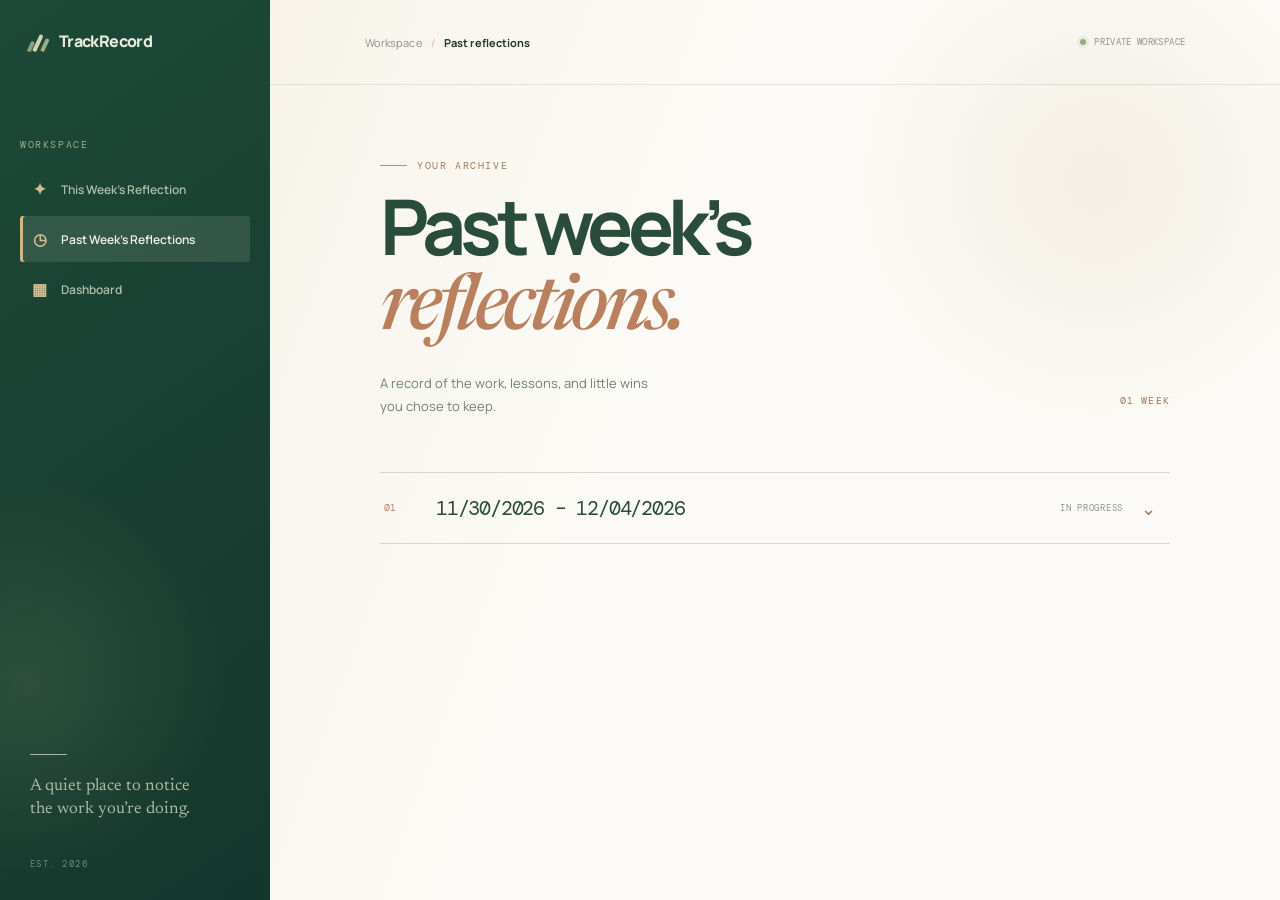
==== past.html @ 309bf2b8 "TrackRecord Website" ====
<!doctype html>
<html lang="en">
  <head>
    <meta charset="UTF-8" />
    <meta name="viewport" content="width=device-width, initial-scale=1.0" />
    <meta name="description" content="Review your past TrackRecord reflections." />
    <title>Past Reflections | TrackRecord</title>
    <link rel="preconnect" href="https://fonts.googleapis.com" />
    <link rel="preconnect" href="https://fonts.gstatic.com" crossorigin />
    <link href="https://fonts.googleapis.com/css2?family=DM+Mono:wght@400;500&family=Manrope:wght@400;500;600;700;800&family=Newsreader:opsz,wght@6..72,500;6..72,600&display=swap" rel="stylesheet" />
    <link rel="stylesheet" href="styles.css" />
    <script src="past.js" defer></script>
  </head>
  <body>
    <div class="app-shell">
      <aside class="sidebar" aria-label="Primary navigation">
        <div class="sidebar-top">
          <a class="brand-mark" href="index.html" aria-label="TrackRecord home">
            <span class="brand-symbol" aria-hidden="true"><span></span><span></span><span></span></span>
            <span class="brand-name">TrackRecord</span>
          </a>
        </div>
        <nav class="nav-list">
          <p class="nav-label">Workspace</p>
          <a class="nav-item" href="reflection.html"><span class="nav-icon" aria-hidden="true">✦</span><span>This Week’s Reflection</span></a>
          <a class="nav-item active" href="past.html" aria-current="page"><span class="nav-icon" aria-hidden="true">◷</span><span>Past Week’s Reflections</span></a>
          <a class="nav-item" href="index.html#dashboard"><span class="nav-icon" aria-hidden="true">▦</span><span>Dashboard</span></a>
        </nav>
        <div class="sidebar-footer">
          <div class="footer-line"></div>
          <p class="footer-note">A quiet place to notice<br />the work you’re doing.</p>
          <span class="footer-year">EST. 2026</span>
        </div>
      </aside>

      <main class="main-content">
        <header class="topbar">
          <div class="breadcrumb"><a href="index.html">Workspace</a><span class="breadcrumb-slash">/</span><strong>Past reflections</strong></div>
          <div class="topbar-status"><span class="status-dot"></span>Private workspace</div>
        </header>

        <section class="past-workspace" aria-labelledby="past-title">
          <div class="eyebrow"><span class="eyebrow-line"></span><span>Your archive</span></div>
          <div class="past-heading">
            <div>
              <h1 id="past-title">Past week’s<br /><em>reflections.</em></h1>
              <p class="past-description">A record of the work, lessons, and little wins<br class="desktop-break" /> you chose to keep.</p>
            </div>
            <span class="archive-count" id="archive-count">01 week</span>
          </div>
          <div class="week-list" id="week-list" aria-live="polite"></div>
        </section>
      </main>
    </div>
  </body>
</html>
---- styles.css ----
:root {
  --ink: #20372e;
  --deep-green: #294c3c;
  --forest: #163d30;
  --moss: #637d5f;
  --cream: #f4f0e6;
  --paper: #fbfaf6;
  --sand: #d9c9a9;
  --clay: #b9805d;
  --line: rgba(32, 55, 46, 0.17);
  --sidebar-width: 270px;
}

* { box-sizing: border-box; }

html { scroll-behavior: smooth; }

body {
  margin: 0;
  min-width: 320px;
  background: var(--cream);
  color: var(--ink);
  font-family: "Manrope", sans-serif;
  -webkit-font-smoothing: antialiased;
}

button, a { font: inherit; }
button { cursor: pointer; }
a { color: inherit; text-decoration: none; }

.app-shell { display: flex; min-height: 100vh; overflow: hidden; }

.sidebar {
  position: relative;
  display: flex;
  flex: 0 0 var(--sidebar-width);
  flex-direction: column;
  min-height: 100vh;
  padding: 30px 20px 28px;
  color: #e9eadc;
  background: var(--forest);
  background-image: radial-gradient(circle at 10% 76%, rgba(156, 170, 122, .16), transparent 28%), linear-gradient(145deg, #1d4938, #15362c);
}

.sidebar-top { display: flex; align-items: center; justify-content: space-between; padding: 0 9px; }
.brand-mark { display: flex; align-items: center; gap: 11px; font-size: 16px; font-weight: 800; letter-spacing: -.04em; }
.brand-symbol { position: relative; display: flex; align-items: end; gap: 3px; height: 21px; width: 19px; }
.brand-symbol span { display: block; width: 4px; border-radius: 8px 8px 1px 1px; background: #bdc69b; transform: rotate(25deg); }
.brand-symbol span:nth-child(1) { height: 11px; opacity: .7; }
.brand-symbol span:nth-child(2) { height: 18px; background: #d4d4aa; }
.brand-symbol span:nth-child(3) { height: 14px; opacity: .8; }
.collapse-button { display: grid; place-items: center; width: 28px; height: 28px; border: 1px solid rgba(233, 234, 220, .2); border-radius: 50%; color: #e9eadc; background: transparent; font-size: 22px; line-height: 1; }
.nav-list { margin-top: 86px; }
.nav-label, .card-kicker, .footer-year { margin: 0 0 15px; color: #9eae8a; font-family: "DM Mono", monospace; font-size: 10px; letter-spacing: .16em; text-transform: uppercase; }
.nav-item { display: flex; align-items: center; gap: 13px; margin: 4px 0; padding: 12px 11px; border-radius: 3px; color: #afbdab; font-size: 12px; font-weight: 600; transition: background .2s, color .2s; }
.nav-item:hover, .nav-item.active { color: #f3f3e8; background: rgba(227, 229, 207, .12); }
.nav-item.active { box-shadow: inset 3px 0 #d1b684; }
.nav-icon { display: inline-grid; place-items: center; width: 17px; color: #d3bc8f; font-size: 16px; }
.sidebar-footer { margin-top: auto; padding: 0 10px; }
.footer-line { width: 37px; height: 1px; margin-bottom: 21px; background: #aab995; }
.footer-note { margin: 0 0 28px; color: #acbba6; font-family: "Newsreader", serif; font-size: 17px; line-height: 1.35; }
.footer-year { margin: 0; color: #718c70; font-size: 9px; }

.main-content { position: relative; flex: 1; min-width: 0; min-height: 100vh; background: var(--paper); background-image: radial-gradient(circle at 82% 20%, rgba(215, 198, 163, .22), transparent 23%), linear-gradient(110deg, rgba(239, 231, 211, .35), transparent 38%); }
.topbar { display: flex; align-items: center; justify-content: space-between; min-height: 85px; padding: 0 7.4vw; border-bottom: 1px solid rgba(32, 55, 46, .1); }
.breadcrumb { color: #869187; font-size: 11px; letter-spacing: .01em; }
.breadcrumb strong { color: var(--ink); font-weight: 700; }
.breadcrumb-slash { margin: 0 9px; color: #c6bca9; }
.topbar-status { display: flex; align-items: center; gap: 8px; color: #8b9687; font-family: "DM Mono", monospace; font-size: 9px; letter-spacing: .04em; text-transform: uppercase; }
.status-dot { width: 6px; height: 6px; border-radius: 50%; background: #99ac7f; box-shadow: 0 0 0 3px rgba(153, 172, 127, .13); }
.hero-section { max-width: 870px; margin: 0 auto; padding: 83px 40px 30px; }
.eyebrow { display: flex; align-items: center; gap: 10px; color: #a1785d; font-family: "DM Mono", monospace; font-size: 10px; letter-spacing: .16em; text-transform: uppercase; }
.eyebrow-line { width: 27px; height: 1px; background: #bd8d6b; }
h1 { margin: 18px 0 17px; color: var(--deep-green); font-size: clamp(46px, 6vw, 82px); font-weight: 700; letter-spacing: -.075em; line-height: .96; }
h1 em { color: var(--clay); font-family: "Newsreader", serif; font-weight: 500; letter-spacing: -.06em; }
.hero-description { margin: 0; color: #718077; font-size: 13px; line-height: 1.75; }
.reflection-card { position: relative; overflow: hidden; margin-top: 53px; padding: 26px 31px 27px; color: #f3f0e4; background: var(--deep-green); box-shadow: 0 17px 35px rgba(38, 59, 47, .1); }
.reflection-card::after { position: absolute; top: -80px; right: 20%; width: 260px; height: 260px; border: 1px solid rgba(225, 218, 188, .09); border-radius: 50%; content: ""; }
.card-topline, .card-content, .card-actions { position: relative; z-index: 1; }
.card-topline { display: flex; align-items: center; justify-content: space-between; padding-bottom: 18px; border-bottom: 1px solid rgba(234, 232, 211, .2); }
.card-kicker { margin: 0; color: #b7c49f; font-size: 9px; }
.card-index { color: #d4bc91; font-family: "DM Mono", monospace; font-size: 10px; }
.card-index span { color: #849a83; }
.card-content { display: flex; align-items: center; justify-content: space-between; min-height: 152px; }
.week-label { margin: 0 0 9px; color: #aebda2; font-family: "Newsreader", serif; font-size: 19px; }
.week-dates { margin: 0; color: #f8f4e6; font-family: "DM Mono", monospace; font-size: clamp(18px, 2.4vw, 26px); letter-spacing: -.06em; }
.card-decoration { position: relative; align-self: stretch; width: 210px; overflow: hidden; opacity: .75; }
.sun { position: absolute; top: 28px; right: 35px; width: 46px; height: 46px; border-radius: 50%; background: #c5ab7f; box-shadow: 0 0 35px rgba(197, 171, 127, .25); }
.hill { position: absolute; bottom: -62px; width: 250px; height: 120px; border-radius: 50% 50% 0 0; transform: rotate(-8deg); }
.hill-back { right: -50px; background: #57715a; }
.hill-front { right: -85px; bottom: -85px; background: #789071; }
.card-actions { display: flex; align-items: center; gap: 28px; }
.primary-button { padding: 13px 17px; border: 1px solid #d9c295; border-radius: 2px; color: #223d31; background: #d9c295; font-size: 11px; font-weight: 800; transition: background .2s, transform .2s; }
.primary-button { display: inline-block; text-decoration: none; }
.primary-button span { margin-left: 16px; font-size: 16px; }
.primary-button:hover { background: #e6d0a4; transform: translateY(-2px); }
.text-button { padding: 10px 0; border: 0; color: #d0d8c2; background: transparent; font-size: 11px; font-weight: 600; }
.text-button span { margin-left: 8px; color: #d3b987; font-size: 16px; }
.text-button:hover { color: white; }
.lower-note { display: flex; align-items: center; max-width: 790px; margin: 50px auto 0; padding: 24px 40px; border-top: 1px solid var(--line); }
.note-number { color: #ba8566; font-family: "DM Mono", monospace; font-size: 10px; }
.lower-note p { margin: 0 35px 0 28px; color: #8a9187; font-family: "Newsreader", serif; font-size: 17px; line-height: 1.2; }
.lower-note strong { color: var(--deep-green); font-weight: 600; }
.note-rule { flex: 1; height: 1px; background: #d9d3c7; }
.note-mark { margin-left: 24px; color: #bd8768; font-size: 29px; transform: rotate(-20deg); }

.reflection-workspace { max-width: 870px; margin: 0 auto; padding: 74px 40px 80px; }
.reflection-heading { display: flex; align-items: end; justify-content: space-between; gap: 30px; }
.reflection-heading h1 { margin-bottom: 0; }
.reflection-week { margin: 0 0 9px; color: #879188; font-family: "DM Mono", monospace; font-size: 11px; line-height: 1.6; white-space: nowrap; }
.reflection-week strong { display: block; margin-top: 4px; color: var(--deep-green); font-size: 14px; letter-spacing: -.05em; }
.reflection-panel, .question-panel, .summary-panel { margin-top: 55px; padding: 35px 40px 38px; border: 1px solid rgba(32, 55, 46, .16); background: rgba(247, 243, 232, .72); box-shadow: 0 16px 30px rgba(38, 59, 47, .05); }
.reflection-panel { position: relative; overflow: hidden; }
.reflection-panel::after { position: absolute; right: -20px; bottom: -90px; width: 260px; height: 180px; border: 1px solid rgba(185, 128, 93, .35); border-radius: 50%; content: ""; transform: rotate(-15deg); }
.panel-kicker, .question-kicker { margin: 0 0 16px; color: #a1785d; font-family: "DM Mono", monospace; font-size: 10px; letter-spacing: .15em; text-transform: uppercase; }
.reflection-panel h2, .question-panel h2, .summary-panel h2 { position: relative; z-index: 1; max-width: 560px; margin: 0; color: var(--deep-green); font-size: clamp(28px, 4vw, 44px); letter-spacing: -.06em; line-height: 1.03; }
.panel-copy { max-width: 380px; margin: 18px 0 27px; color: #758178; font-size: 12px; line-height: 1.7; }
.reflection-panel .primary-button { position: relative; z-index: 1; }
.question-panel { padding-top: 30px; }
.question-progress { display: flex; align-items: center; gap: 13px; color: #9b7b61; font-family: "DM Mono", monospace; font-size: 10px; }
.progress-track { flex: 1; height: 2px; background: #ddd6c7; }
#progress-fill { display: block; width: 16.66%; height: 100%; background: #b9805d; transition: width .25s ease; }
.question-kicker { margin-top: 45px; margin-bottom: 13px; }
.question-kicker span { color: var(--deep-green); }
.question-panel h2 { max-width: 670px; font-size: clamp(26px, 4vw, 41px); }
.answer-list { margin-top: 31px; }
.answer-entry + .answer-entry { margin-top: 25px; padding-top: 25px; border-top: 1px solid var(--line); }
.answer-entry label { display: block; margin-bottom: 9px; color: #829087; font-family: "DM Mono", monospace; font-size: 9px; letter-spacing: .13em; text-transform: uppercase; }
.answer-label-row { display: flex; align-items: center; justify-content: space-between; }
.answer-label-row label { margin-bottom: 9px; }
.delete-button { margin-bottom: 9px; padding: 0; border: 0; color: #a1785d; background: transparent; font-family: "DM Mono", monospace; font-size: 9px; letter-spacing: .08em; text-transform: uppercase; }
.delete-button:hover { color: #874f3b; text-decoration: underline; }
.answer-entry textarea { display: block; width: 100%; min-height: 126px; resize: vertical; padding: 16px; border: 1px solid #d5d2c8; border-radius: 2px; outline: 0; color: var(--ink); background: #fffdf8; font: 13px/1.7 "Manrope", sans-serif; transition: border .2s, box-shadow .2s; }
.answer-entry textarea:focus { border-color: #9baf8d; box-shadow: 0 0 0 3px rgba(155, 175, 141, .16); }
.question-actions { display: flex; align-items: center; gap: 20px; margin-top: 14px; }
.question-actions .primary-button { margin-left: auto; }
.quiet-button, .text-button { border: 0; background: transparent; }
.quiet-button { padding: 8px 0; color: #7c887e; font-size: 11px; font-weight: 700; }
.quiet-button:hover { color: var(--deep-green); }
.quiet-button:disabled { color: #c1c3b9; cursor: not-allowed; }
.back-button { color: #9a806c; }
.add-button { color: #a1785d; }
.save-status { margin: 24px 0 0; color: #99a294; font-family: "DM Mono", monospace; font-size: 9px; }
.summary-panel { padding-top: 30px; }
.summary-topline { display: flex; align-items: start; justify-content: space-between; }
.summary-check { display: grid; place-items: center; width: 27px; height: 27px; border-radius: 50%; color: var(--forest); background: #ccd4b6; font-weight: 800; }
.summary-panel h2 { margin-bottom: 39px; }
.summary-panel h2 em { color: var(--clay); font-family: "Newsreader", serif; font-weight: 500; }
.summary-list { border-top: 1px solid var(--line); }
.summary-item { padding: 20px 0; border-bottom: 1px solid var(--line); }
.summary-item p { margin: 0 0 10px; color: #a1785d; font-family: "DM Mono", monospace; font-size: 9px; letter-spacing: .08em; line-height: 1.5; text-transform: uppercase; }
.summary-item div { display: grid; gap: 8px; color: #4f6257; font-size: 12px; line-height: 1.65; }
.summary-item div span { white-space: pre-wrap; }
.skipped-answer { color: #a7a89c; font-family: "Newsreader", serif; font-size: 16px; font-style: italic; }
.summary-home { display: inline-block; margin-top: 26px; padding: 0; color: var(--deep-green); }

.past-workspace { max-width: 870px; margin: 0 auto; padding: 74px 40px 80px; }
.past-heading { display: flex; align-items: end; justify-content: space-between; gap: 30px; margin-top: 17px; }
.past-heading h1 { margin: 0; }
.past-description { margin: 24px 0 0; color: #718077; font-size: 13px; line-height: 1.75; }
.archive-count { margin-bottom: 11px; color: #a1785d; font-family: "DM Mono", monospace; font-size: 10px; letter-spacing: .12em; text-transform: uppercase; }
.week-list { margin-top: 54px; border-top: 1px solid var(--line); }
.week-item { border-bottom: 1px solid var(--line); }
.week-toggle { display: grid; grid-template-columns: 52px minmax(0, 1fr) auto 25px; align-items: center; width: 100%; padding: 22px 4px; border: 0; color: var(--deep-green); background: transparent; text-align: left; transition: padding .2s, background .2s; }
.week-toggle:hover { padding-left: 10px; padding-right: 10px; background: rgba(224, 216, 194, .2); }
.week-item-number { color: #b9805d; font-family: "DM Mono", monospace; font-size: 10px; }
.week-item-date { font-family: "DM Mono", monospace; font-size: clamp(15px, 2vw, 20px); letter-spacing: -.06em; }
.week-item-state { margin-right: 18px; color: #8c998d; font-family: "DM Mono", monospace; font-size: 9px; letter-spacing: .08em; text-transform: uppercase; }
.week-item.expanded .week-item-state { color: #a1785d; }
.week-item-arrow { color: #a1785d; font-size: 18px; transition: transform .2s; }
.week-item.expanded .week-item-arrow { transform: rotate(180deg); }
.week-summary { padding: 3px 4px 32px 52px; }
.week-summary .summary-list { border-top: 1px solid rgba(32, 55, 46, .1); }
.week-summary .summary-item { padding: 16px 0; }
.week-summary .summary-item p { margin-bottom: 7px; }

@media (max-width: 720px) {
  :root { --sidebar-width: 64px; }
  .sidebar { padding: 24px 10px; }
  .brand-name, .nav-label, .nav-item span:last-child, .sidebar-footer { display: none; }
  .sidebar-top { justify-content: center; padding: 0; }
  .collapse-button { display: none; }
  .nav-list { margin-top: 65px; }
  .nav-item { justify-content: center; padding: 14px 8px; }
  .nav-item.active { box-shadow: inset 0 -3px #d1b684; }
  .topbar { min-height: 72px; padding: 0 23px; }
  .topbar-status { font-size: 8px; }
  .hero-section { padding: 58px 24px 15px; }
  h1 { font-size: clamp(45px, 13vw, 76px); }
  h1 em { display: block; font-size: clamp(34px, 10vw, 60px); }
  .desktop-break { display: none; }
  .reflection-card { margin-top: 40px; padding: 22px 20px 23px; }
  .card-content { min-height: 142px; }
  .card-decoration { width: 100px; }
  .week-dates { font-size: 16px; }
  .card-actions { align-items: flex-start; flex-direction: column; gap: 12px; }
  .text-button { padding-top: 0; }
  .lower-note { margin-top: 25px; padding: 24px; }
  .lower-note p { margin-left: 18px; margin-right: 15px; font-size: 15px; }
  .note-mark { margin-left: 12px; }
  .reflection-workspace { padding: 58px 24px 60px; }
  .reflection-heading { display: block; }
  .reflection-heading h1 { margin-bottom: 25px; }
  .reflection-week { margin-bottom: 0; }
  .reflection-panel, .question-panel, .summary-panel { margin-top: 38px; padding: 27px 20px 29px; }
  .question-actions { flex-wrap: wrap; gap: 13px; }
  .question-actions .primary-button { margin-left: auto; }
  .past-workspace { padding: 58px 24px 60px; }
  .past-heading { display: block; }
  .archive-count { display: block; margin-top: 28px; }
  .week-list { margin-top: 38px; }
  .week-toggle { grid-template-columns: 34px minmax(0, 1fr) 20px; gap: 5px; padding: 19px 0; }
  .week-item-state { grid-column: 2; grid-row: 2; margin: 5px 0 0; }
  .week-item-arrow { grid-column: 3; grid-row: 1 / span 2; }
  .week-summary { padding: 0 0 25px 34px; }
}

@media (max-width: 430px) {
  .breadcrumb { font-size: 10px; }
  .topbar-status { display: none; }
  .week-dates { font-size: 14px; }
  .lower-note { display: none; }
  .reflection-week strong { font-size: 12px; }
  .question-actions { justify-content: space-between; }
  .question-actions .primary-button { margin-left: 0; }
}
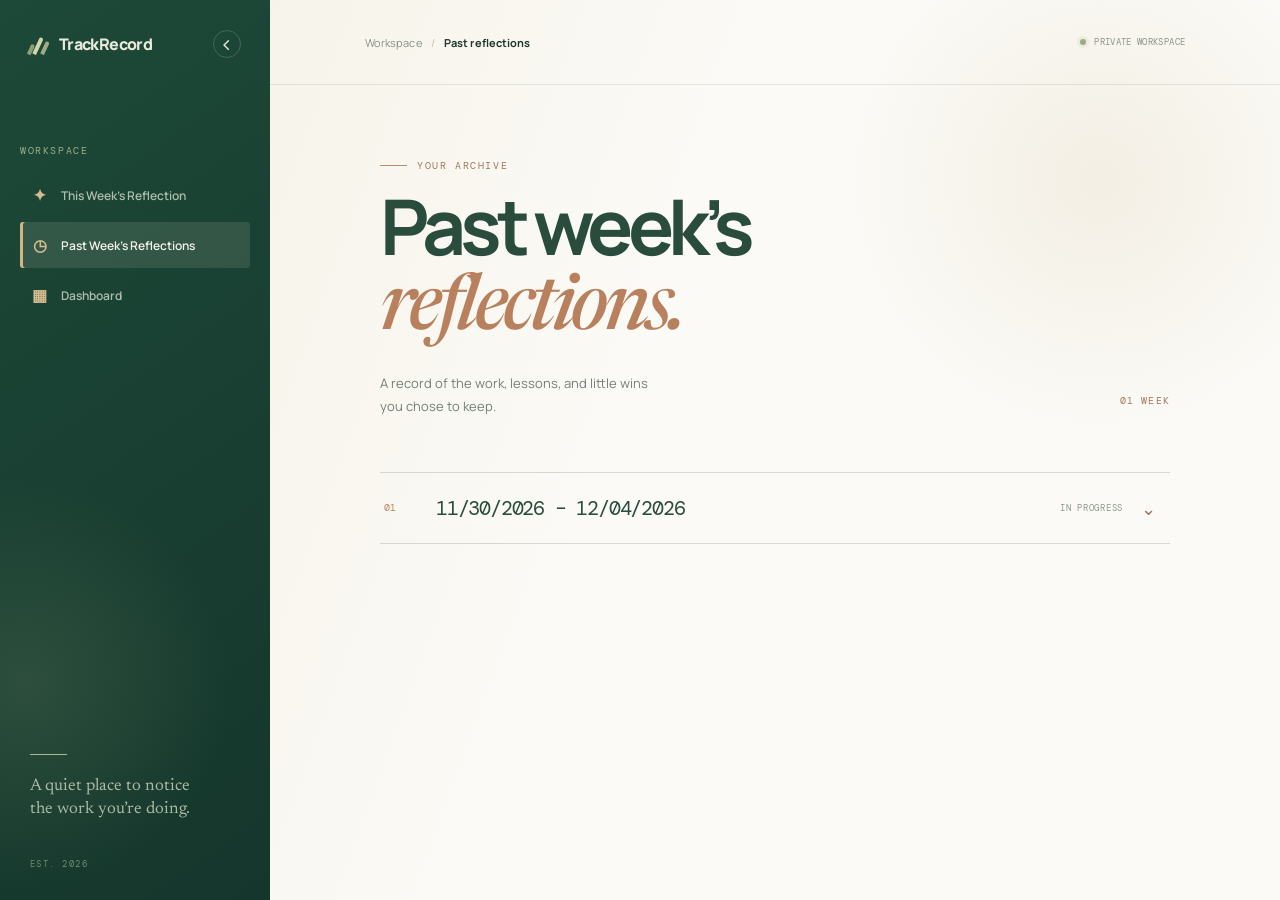
==== commit dacd16d7: "fixing nav bar" ====
--- a/past.html
+++ b/past.html
@@ -19,6 +19,9 @@
             <span class="brand-symbol" aria-hidden="true"><span></span><span></span><span></span></span>
             <span class="brand-name">TrackRecord</span>
           </a>
+          <button class="collapse-button" type="button" aria-label="Collapse navigation" aria-expanded="true">
+            <span aria-hidden="true">‹</span>
+          </button>
         </div>
         <nav class="nav-list">
           <p class="nav-label">Workspace</p>
--- a/styles.css
+++ b/styles.css
@@ -9,6 +9,7 @@
   --clay: #b9805d;
   --line: rgba(32, 55, 46, 0.17);
   --sidebar-width: 270px;
+  --sidebar-collapsed-width: 72px;
 }
 
 * { box-sizing: border-box; }
@@ -40,7 +41,16 @@
   color: #e9eadc;
   background: var(--forest);
   background-image: radial-gradient(circle at 10% 76%, rgba(156, 170, 122, .16), transparent 28%), linear-gradient(145deg, #1d4938, #15362c);
-}
+  transition: padding .25s ease;
+}
+.sidebar.collapsed { width: 72px; min-width: 0; flex: 0 0 72px; padding-left: 10px; padding-right: 10px; }
+.sidebar.collapsed .sidebar-top { justify-content: center; padding: 0; }
+.sidebar.collapsed .brand-name,
+.sidebar.collapsed .nav-label,
+.sidebar.collapsed .nav-item span:last-child,
+.sidebar.collapsed .sidebar-footer { display: none; }
+.sidebar.collapsed .nav-item { justify-content: center; padding-left: 8px; padding-right: 8px; }
+.sidebar.collapsed .collapse-button span { display: inline-block; transform: translateX(1px); }
 
 .sidebar-top { display: flex; align-items: center; justify-content: space-between; padding: 0 9px; }
 .brand-mark { display: flex; align-items: center; gap: 11px; font-size: 16px; font-weight: 800; letter-spacing: -.04em; }
@@ -103,6 +113,36 @@
 .lower-note strong { color: var(--deep-green); font-weight: 600; }
 .note-rule { flex: 1; height: 1px; background: #d9d3c7; }
 .note-mark { margin-left: 24px; color: #bd8768; font-size: 29px; transform: rotate(-20deg); }
+.dashboard-section { max-width: 870px; margin: 0 auto; padding: 78px 40px 100px; border-top: 1px solid var(--line); }
+.dashboard-heading { display: flex; align-items: end; justify-content: space-between; gap: 30px; margin-top: 17px; }
+.dashboard-heading h2 { margin: 0; color: var(--deep-green); font-size: clamp(35px, 5vw, 59px); letter-spacing: -.07em; line-height: .98; }
+.dashboard-heading h2 em, .connect-dialog h2 em { color: var(--clay); font-family: "Newsreader", serif; font-weight: 500; }
+.dashboard-description { max-width: 360px; margin: 20px 0 0; color: #718077; font-size: 13px; line-height: 1.75; }
+.dashboard-heading .primary-button { flex: 0 0 auto; }
+.dashboard-empty, .connect-summary { margin-top: 45px; padding: 27px 31px; border: 1px solid rgba(32, 55, 46, .16); background: rgba(247, 243, 232, .72); box-shadow: 0 16px 30px rgba(38, 59, 47, .05); }
+.dashboard-empty p:last-child { max-width: 500px; margin: 0; color: #758178; font-size: 12px; line-height: 1.7; }
+.connect-summary { padding: 30px 35px 35px; }
+.connect-summary-topline { display: flex; align-items: start; justify-content: space-between; gap: 20px; }
+.connect-summary-topline .panel-kicker { margin-bottom: 10px; }
+.connect-summary-topline h3 { margin: 0; color: var(--deep-green); font-family: "DM Mono", monospace; font-size: 12px; font-weight: 500; letter-spacing: -.04em; }
+.connect-summary-list { margin-top: 28px; border-top: 1px solid var(--line); }
+.connect-summary-item { padding: 20px 0; border-bottom: 1px solid var(--line); }
+.connect-summary-item h4 { margin: 0 0 11px; color: #a1785d; font-family: "DM Mono", monospace; font-size: 10px; letter-spacing: .12em; text-transform: uppercase; }
+.connect-summary-item ul { display: grid; gap: 7px; margin: 0; padding-left: 18px; color: #4f6257; font-size: 12px; line-height: 1.65; }
+.connect-summary-item li { padding-left: 3px; }
+.connect-dialog { width: min(560px, calc(100% - 40px)); padding: 31px 35px 34px; border: 1px solid rgba(32, 55, 46, .2); color: var(--ink); background: var(--paper); box-shadow: 0 22px 70px rgba(32, 55, 46, .2); }
+.connect-dialog::backdrop { background: rgba(22, 61, 48, .34); }
+.connect-dialog form { margin: 0; }
+.dialog-topline { display: flex; align-items: start; justify-content: space-between; }
+.dialog-close { padding: 0; border: 0; color: #a1785d; background: transparent; font-size: 25px; line-height: 1; }
+.dialog-close:hover { color: var(--deep-green); }
+.connect-dialog h2 { margin: 15px 0 0; color: var(--deep-green); font-size: clamp(30px, 5vw, 48px); letter-spacing: -.07em; line-height: .98; }
+.dialog-copy { max-width: 380px; margin: 19px 0 28px; color: #758178; font-size: 12px; line-height: 1.7; }
+.connect-fields { display: grid; grid-template-columns: 1fr 1fr; gap: 16px; }
+.connect-fields label { color: #829087; font-family: "DM Mono", monospace; font-size: 10px; letter-spacing: .1em; text-transform: uppercase; }
+.connect-fields select { display: block; width: 100%; margin-top: 9px; padding: 12px 10px; border: 1px solid #d5d2c8; border-radius: 2px; color: var(--ink); background: #fffdf8; font: 12px "Manrope", sans-serif; }
+.dialog-actions { display: flex; align-items: center; justify-content: end; gap: 23px; margin-top: 31px; }
+.dialog-actions .primary-button { display: inline-block; }
 
 .reflection-workspace { max-width: 870px; margin: 0 auto; padding: 74px 40px 80px; }
 .reflection-heading { display: flex; align-items: end; justify-content: space-between; gap: 30px; }
@@ -153,6 +193,11 @@
 .summary-item div span { white-space: pre-wrap; }
 .skipped-answer { color: #a7a89c; font-family: "Newsreader", serif; font-size: 16px; font-style: italic; }
 .summary-home { display: inline-block; margin-top: 26px; padding: 0; color: var(--deep-green); }
+.summary-actions { display: flex; align-items: center; gap: 24px; margin-top: 26px; }
+.summary-actions .summary-home { margin-top: 0; }
+.edit-summary-button { color: #a1785d; }
+.edit-summary-button span { margin-left: 7px; color: #b9805d; font-size: 14px; }
+.edit-summary-button:hover { color: var(--deep-green); }
 
 .past-workspace { max-width: 870px; margin: 0 auto; padding: 74px 40px 80px; }
 .past-heading { display: flex; align-items: end; justify-content: space-between; gap: 30px; margin-top: 17px; }
@@ -173,6 +218,7 @@
 .week-summary .summary-list { border-top: 1px solid rgba(32, 55, 46, .1); }
 .week-summary .summary-item { padding: 16px 0; }
 .week-summary .summary-item p { margin-bottom: 7px; }
+.week-summary .edit-summary-button { display: inline-block; margin-top: 18px; padding: 0; }
 
 @media (max-width: 720px) {
   :root { --sidebar-width: 64px; }
@@ -198,6 +244,12 @@
   .lower-note { margin-top: 25px; padding: 24px; }
   .lower-note p { margin-left: 18px; margin-right: 15px; font-size: 15px; }
   .note-mark { margin-left: 12px; }
+  .dashboard-section { padding: 58px 24px 70px; }
+  .dashboard-heading { display: block; }
+  .dashboard-heading .primary-button { margin-top: 28px; }
+  .dashboard-empty, .connect-summary { padding: 24px 20px; }
+  .connect-dialog { padding: 27px 20px 29px; }
+  .connect-fields { grid-template-columns: 1fr; gap: 18px; }
   .reflection-workspace { padding: 58px 24px 60px; }
   .reflection-heading { display: block; }
   .reflection-heading h1 { margin-bottom: 25px; }
